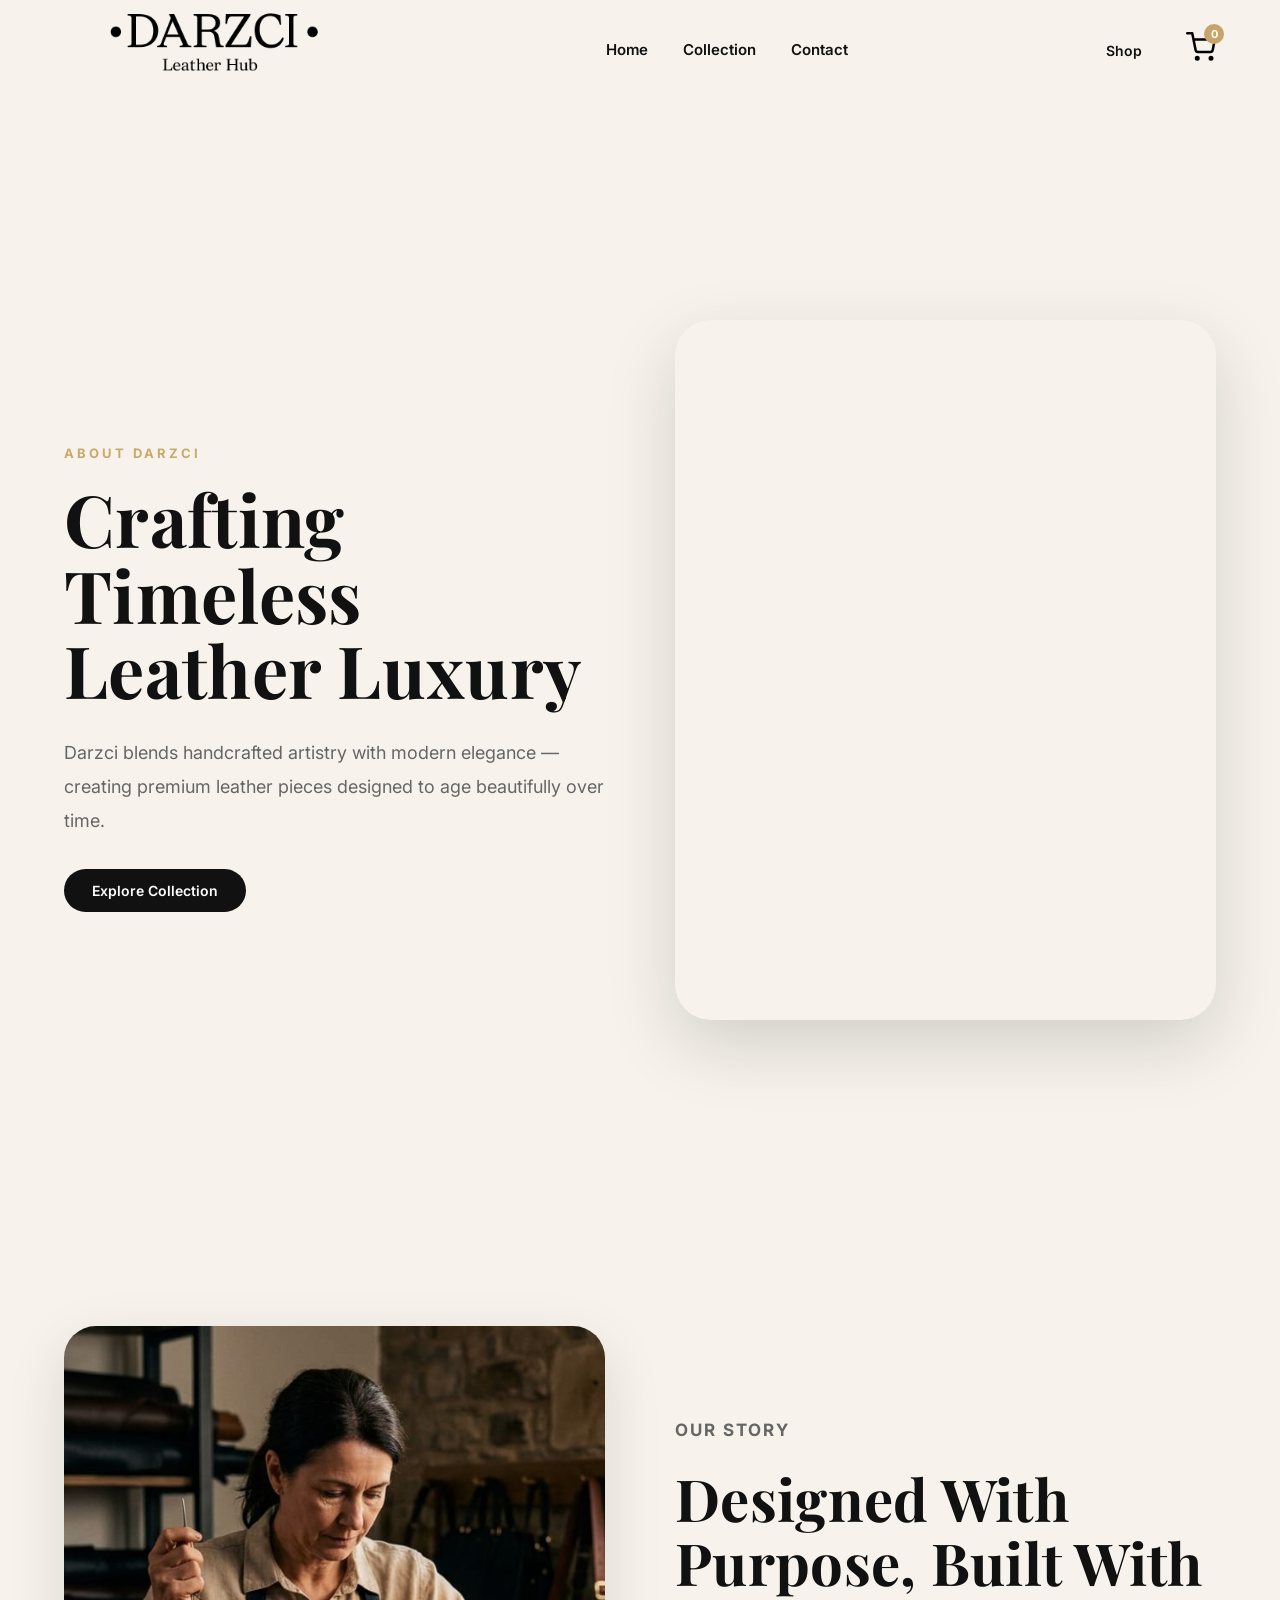
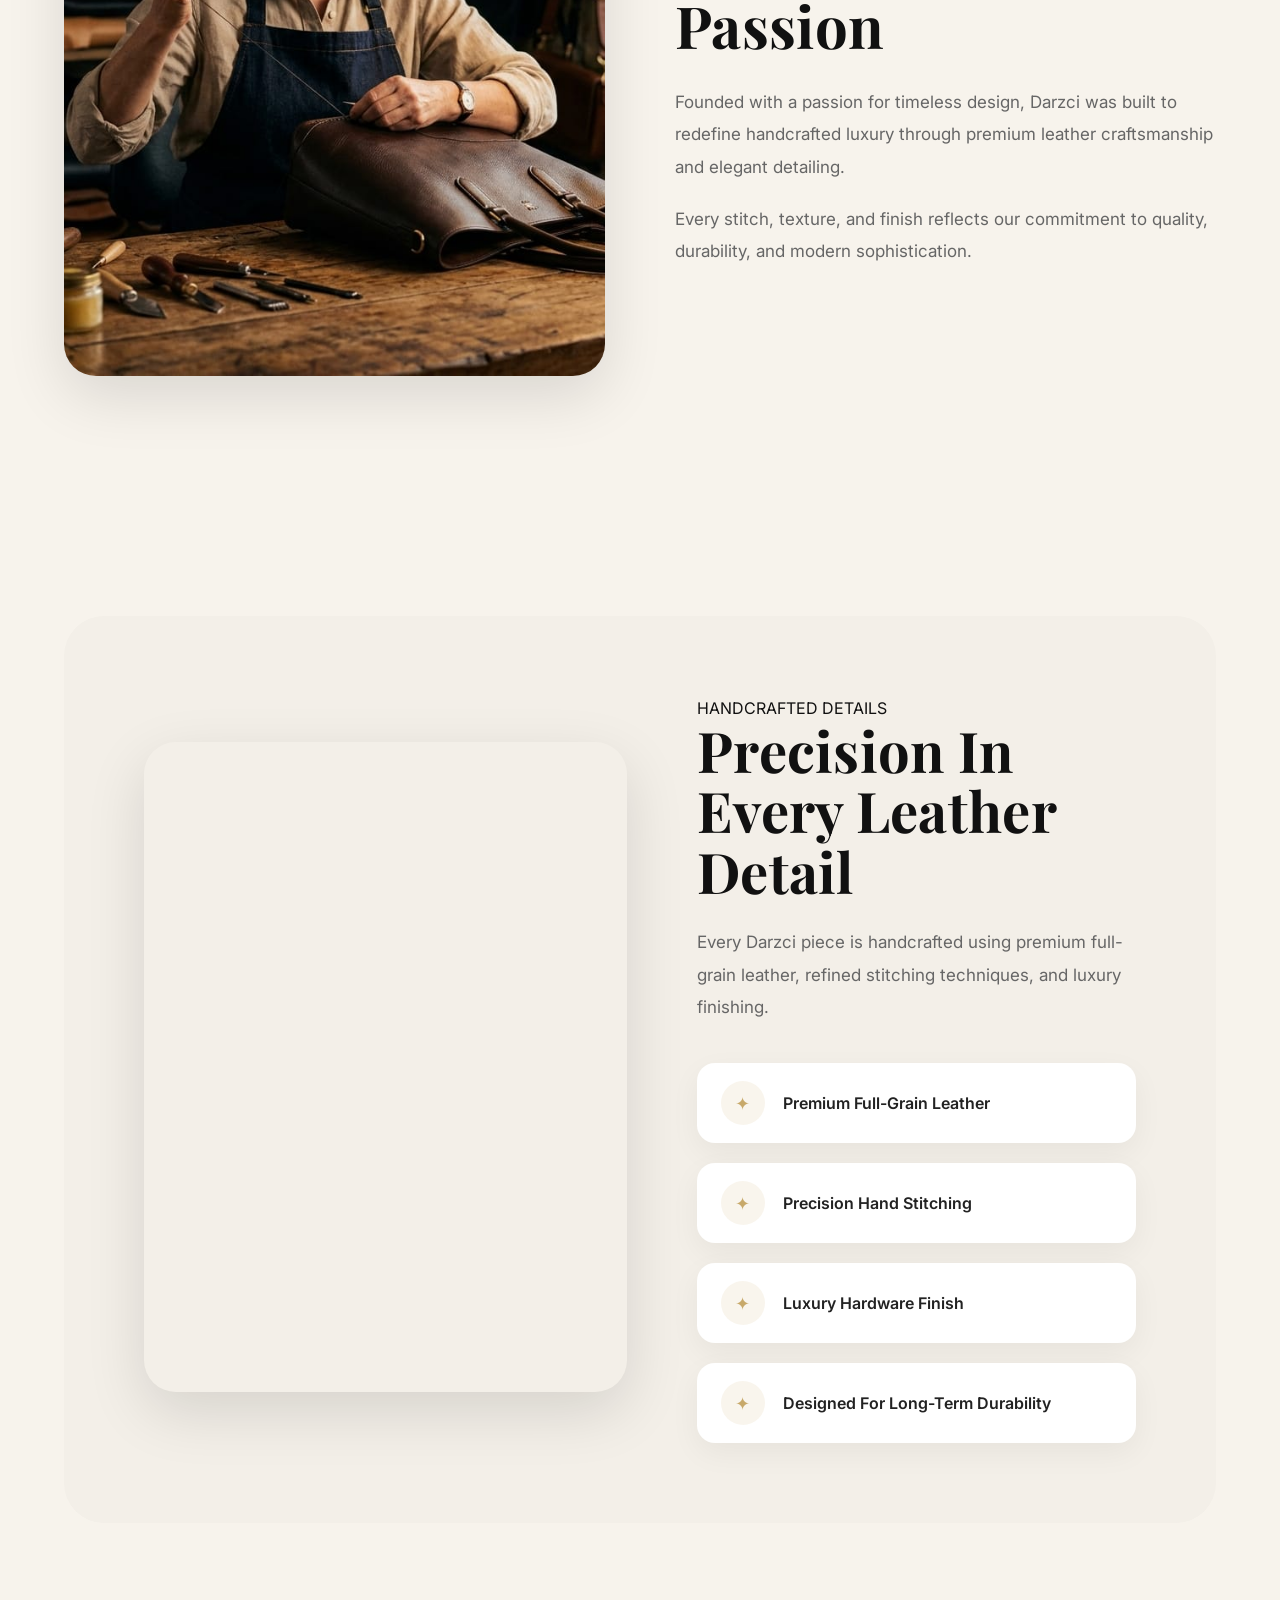
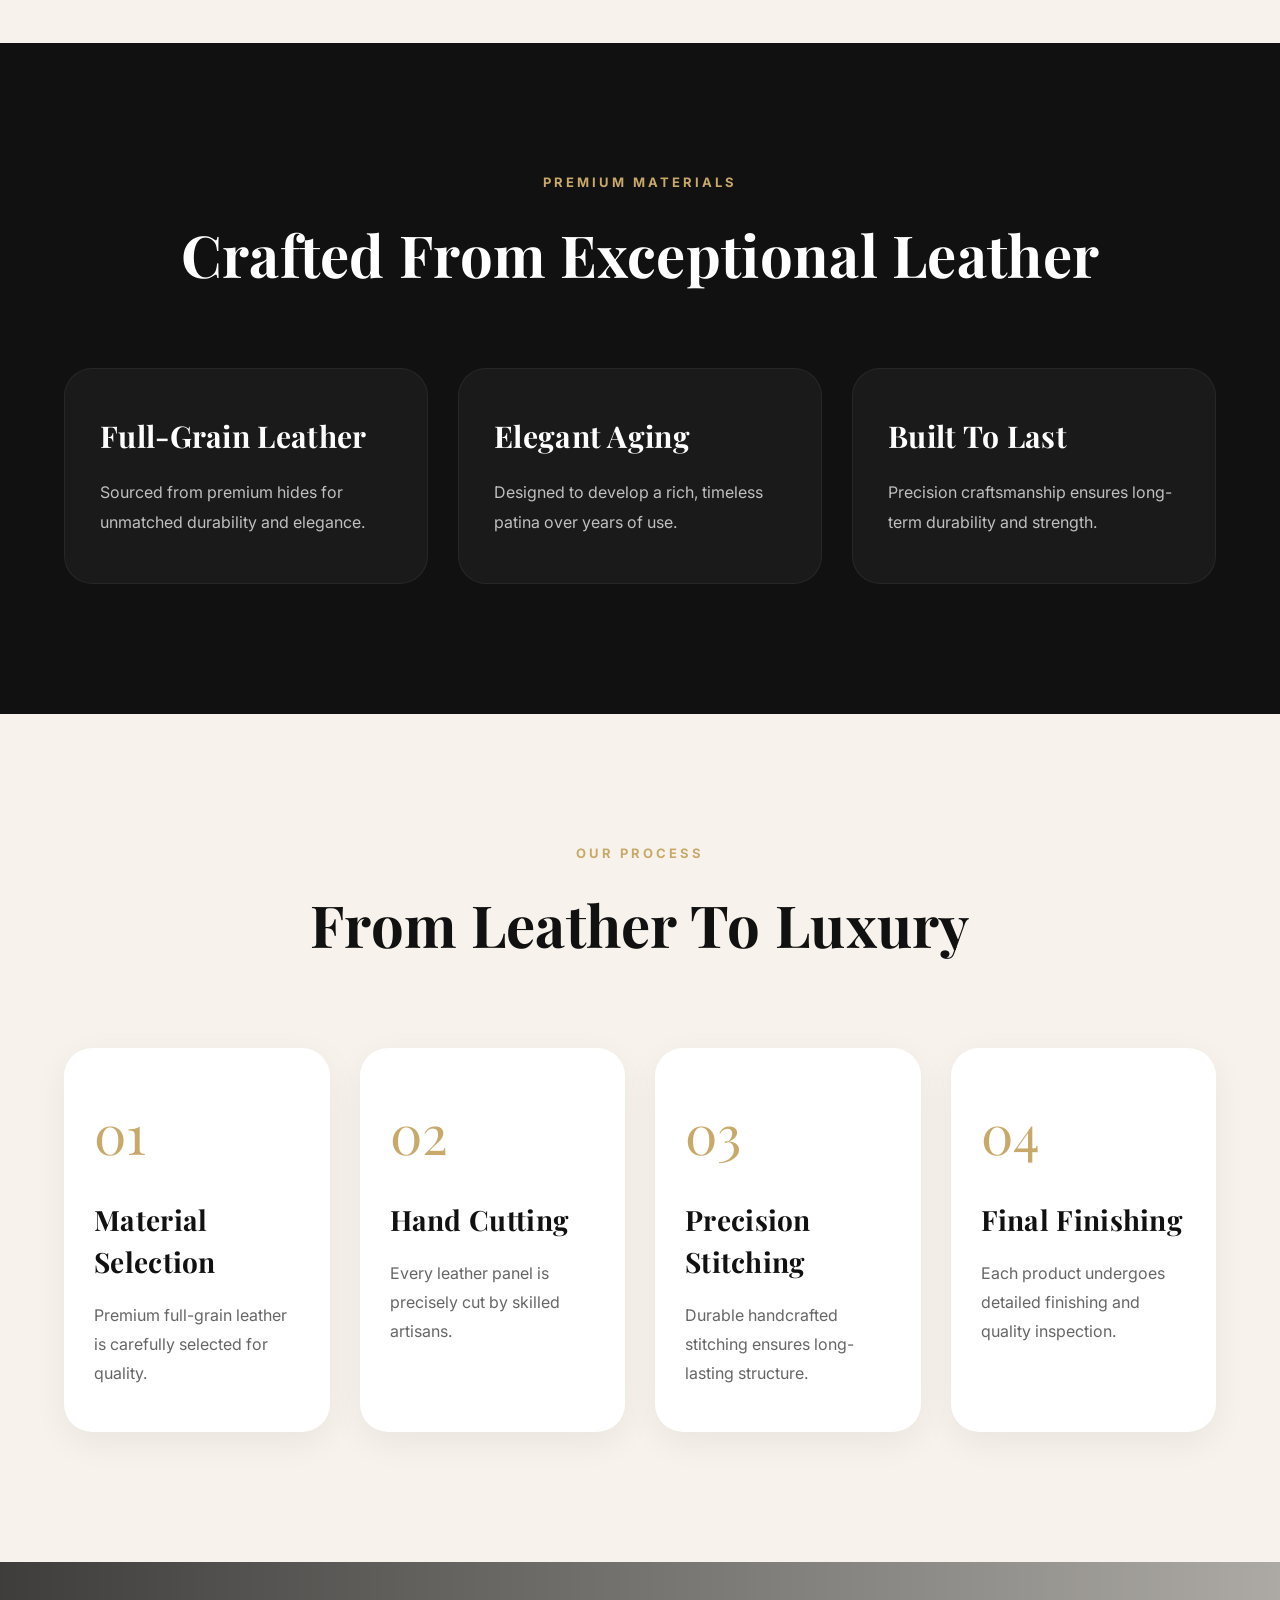
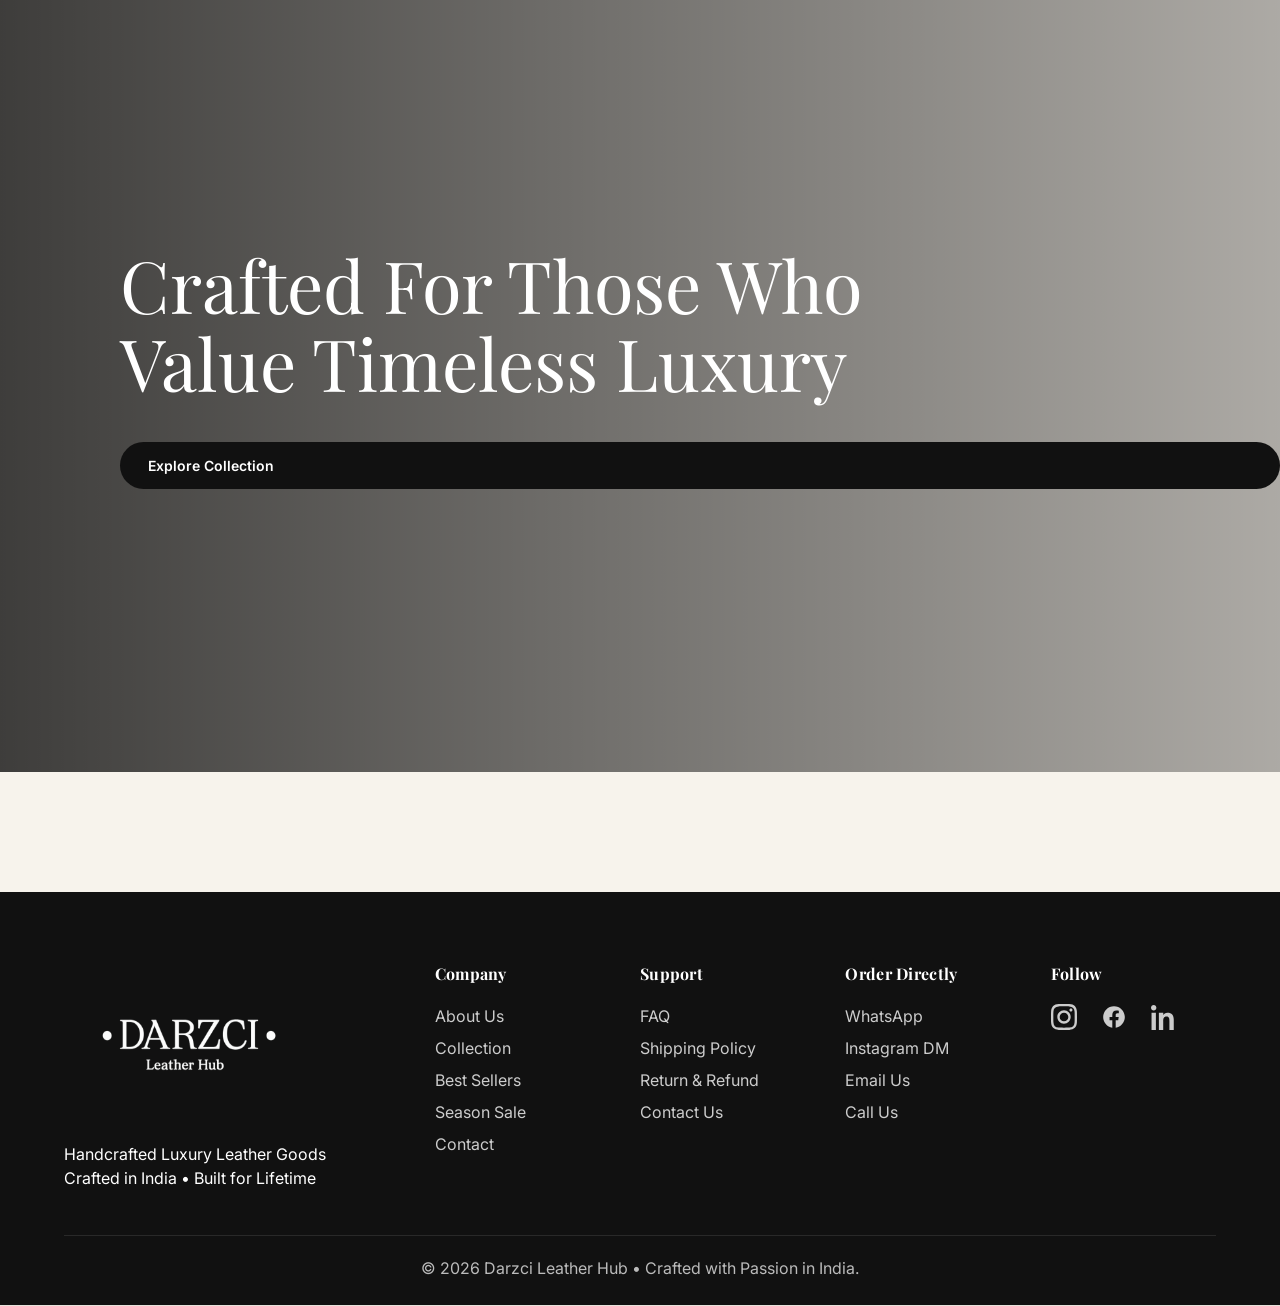
==== About.html @ 129ddaa9 "Initial Darzci website upload" ====
<!DOCTYPE html>
<html lang="en">
<head>
    <meta charset="UTF-8">
    <meta name="viewport" content="width=device-width, initial-scale=1.0">
    <title>Darzci — About Darzci</title>
    <link rel="preconnect" href="https://fonts.googleapis.com">

<link rel="preconnect" href="https://fonts.gstatic.com" crossorigin>

<link href="https://fonts.googleapis.com/css2?family=Inter:wght@400;500;600;700;800&family=Playfair+Display:wght@500;600;700;800&display=swap" rel="stylesheet">
    <link rel="stylesheet" href="css/about.css" />
</head>
<body>

<!-- NAVBAR -->
   <header class="site-header" id="siteHeader">
    <div class="container header-inner">
      <a href="index.html" class="brand">
        <!-- darzci logo -->
        <img src="image/722ccae6-d5a7-4a25-bb89-04a39c1e873f.png" alt="Darzci logo" class="brand-logo">
        <div class="brand-text">
          <div class="brand-title"></div>
          <div class="brand-sub"></div>
        </div>
      </a>

      <nav class="main-nav" id="mainNav">
        <a href="index.html" class="nav-link">Home</a>
        <a href="product.html" class="nav-link">Collection</a>
        <a href="contact.html" class="nav-link">Contact</a>
      </nav>

      <div class="header-actions">
        <a href="product.html" class="btn h-btn-outline">Shop</a>
        <a href="cart.html" class="cart-btn" aria-label="Cart">
            <svg width="30" height="30" viewBox="0 0 24 24" fill="none" stroke="white" stroke-width="2" stroke-linecap="round" stroke-linejoin="round">
    <circle cx="9" cy="21" r="1"></circle>
    <circle cx="20" cy="21" r="1"></circle>
    <path d="M1 1h4l2.68 13.39a2 2 0 0 0 2 1.61h9.72a2 2 0 0 0 2-1.61L23 6H6"></path>
  </svg>
          <div class="cart-icon">
    <i class="fa-solid fa-cart-shopping"></i>
    <span id="cartCount">0</span>
</div>
        </a>
        <button class="mobile-toggle" id="mobileToggle" aria-label="Menu">☰</button>
      </div>
    </div>
    <!-- =========================================
             ABOUT HERO SECTION
========================================= -->

<section class="about-hero">

  <!-- LEFT CONTENT -->
  <div class="about-hero-content">

    <p class="about-tag">
      ABOUT DARZCI
    </p>

    <h1>
      Crafting Timeless
      Leather Luxury
    </h1>

    <p class="about-sub">
      Darzci blends handcrafted artistry with
      modern elegance — creating premium leather
      pieces designed to age beautifully over time.
    </p>

    <a href="product.html" class="btn btn-primary">
      Explore Collection
    </a>

  </div>


  <!-- RIGHT VIDEO -->
  <div class="about-hero-media">

    <video
      autoplay
      muted
      loop
      playsinline>

      <source
        src="video/About-vid.mp4"
        type="video/mp4">

    </video>

  </div>

</section>



<!-- =========================================
                OUR STORY
========================================= -->

<section class="our-story container">

  <!-- IMAGE -->
  <div class="story-image">

    <img
      src="image/About-image.jpg"
      alt="Darzci Story">

  </div>


  <!-- CONTENT -->
  <div class="story-content">

    <p class="story-tag">
      OUR STORY
    </p>

    <h2>
      Designed With Purpose,
      Built With Passion
    </h2>

    <p>
      Founded with a passion for timeless design,
      Darzci was built to redefine handcrafted
      luxury through premium leather craftsmanship
      and elegant detailing.
    </p>

    <p>
      Every stitch, texture, and finish reflects
      our commitment to quality, durability,
      and modern sophistication.
    </p>

  </div>

</section>



<!-- =========================================
           CRAFTSMANSHIP SECTION
========================================= -->

<section class="about-craftsmanship">

  <!-- VIDEO -->
  <div class="craft-video">

    <video
      autoplay
      muted
      loop
      playsinline>

      <source
        src="video/craftmanship-vid.mp4"
        type="video/mp4">

    </video>

  </div>


  <!-- CONTENT -->
  <div class="craft-content">

    <p class="craft-tag">
      HANDCRAFTED DETAILS
    </p>

    <h2>
      Precision In Every
      Leather Detail
    </h2>

    <p class="craft-sub">
      Every Darzci piece is handcrafted using
      premium full-grain leather, refined
      stitching techniques, and luxury finishing.
    </p>


    <!-- FEATURES -->

    <div class="craft-features">

      <div class="craft-feature">
        <span>✦</span>
        <p>Premium Full-Grain Leather</p>
      </div>

      <div class="craft-feature">
        <span>✦</span>
        <p>Precision Hand Stitching</p>
      </div>

      <div class="craft-feature">
        <span>✦</span>
        <p>Luxury Hardware Finish</p>
      </div>

      <div class="craft-feature">
        <span>✦</span>
        <p>Designed For Long-Term Durability</p>
      </div>

    </div>

  </div>

</section>



<!-- =========================================
            LEATHER QUALITY
========================================= -->

<section class="leather-quality">

  <div class="container">

    <p class="quality-tag">
      PREMIUM MATERIALS
    </p>

    <h2 class="quality-title">
      Crafted From Exceptional Leather
    </h2>


    <div class="quality-grid">

      <!-- CARD 1 -->
      <div class="quality-card">

        <h3>
          Full-Grain Leather
        </h3>

        <p>
          Sourced from premium hides for
          unmatched durability and elegance.
        </p>

      </div>


      <!-- CARD 2 -->
      <div class="quality-card">

        <h3>
          Elegant Aging
        </h3>

        <p>
          Designed to develop a rich,
          timeless patina over years of use.
        </p>

      </div>


      <!-- CARD 3 -->
      <div class="quality-card">

        <h3>
          Built To Last
        </h3>

        <p>
          Precision craftsmanship ensures
          long-term durability and strength.
        </p>

      </div>

    </div>

  </div>

</section>



<!-- =========================================
              PROCESS TIMELINE
========================================= -->

<section class="process-section container">

  <p class="process-tag">
    OUR PROCESS
  </p>

  <h2 class="process-title">
    From Leather To Luxury
  </h2>


  <div class="process-timeline">

    <!-- STEP 1 -->
    <div class="process-step">

      <span>01</span>

      <h3>
        Material Selection
      </h3>

      <p>
        Premium full-grain leather is
        carefully selected for quality.
      </p>

    </div>


    <!-- STEP 2 -->
    <div class="process-step">

      <span>02</span>

      <h3>
        Hand Cutting
      </h3>

      <p>
        Every leather panel is precisely
        cut by skilled artisans.
      </p>

    </div>


    <!-- STEP 3 -->
    <div class="process-step">

      <span>03</span>

      <h3>
        Precision Stitching
      </h3>

      <p>
        Durable handcrafted stitching
        ensures long-lasting structure.
      </p>

    </div>


    <!-- STEP 4 -->
    <div class="process-step">

      <span>04</span>

      <h3>
        Final Finishing
      </h3>

      <p>
        Each product undergoes detailed
        finishing and quality inspection.
      </p>

    </div>

  </div>

</section>



<!-- =========================================
              BRAND VIDEO
========================================= -->

<section class="brand-video">

  <!-- VIDEO -->
  <video
    autoplay
    muted
    loop
    playsinline>

    <source
      src=""
      type="video/mp4">

  </video>


  <!-- OVERLAY -->
  <div class="brand-video-overlay">

    <p>
      Crafted For Those
      Who Value Timeless Luxury
    </p>

    <a href="product.html" class="btn btn-primary">
      Explore Collection
    </a>

</section>
</div>
   <!-- FOOTER -->
  <footer class="site-footer">
    <div class="container">
      <div class="footer-grid">
        <div class="footer-brand">
          <img src="image/582f849d-b692-4988-b834-8d932f939503.png" alt="Darzci Logo" class="footer-logo-circle">
          <p>Handcrafted Luxury Leather Goods</p>
          <p class="footer-luxury-line"> Crafted in India • Built for Lifetime</p>
        </div>

        <div class="footer-column">
          <h4>Company</h4>
          <ul>
            <li><a href="About.html" class="footer-link">About Us</a></li>
          </ul>
          <ul>
            <li><a href="product.html" class="footer-link">Collection</a></li>
          </ul>
          <ul>
            <li><a href="index.html#bestSellerContainer" class="footer-link">Best Sellers</a></li>
          </ul>
          <ul>
            <li><a href="offer.html" class="footer-link">Season Sale</a></li>
          </ul>
          <ul>
            <li><a href="Contact.html" class="footer-link">Contact</a></li>
          </ul>
        </div>

        <div class="footer-column">
          <h4>Support</h4>
          <ul>
            <li><a href="Contact.html#faq" class="footer-link">FAQ</a></li>
          </ul>
          <ul>
            <li><a href="Contact.html#shipping-policy" class="footer-link">Shipping Policy</a></li>
          </ul>
          <ul>
            <li><a href="Contact.html#refund-policy" class="footer-link">Return & Refund</a></li>
          </ul>
          <ul>
            <li><a href="Contact.html" class="footer-link">Contact Us</a></li>
          </ul>
        </div>

        <div class="footer-column">
          <h4>Order Directly</h4>
          <ul>
            <li><a href="https://wa.me/+918528631775" class="footer-link">WhatsApp</a></li>
          </ul>
          <ul>
            <li><a href="https://www.instagram.com/direct/t/17847196368603336/?hl=en" class="footer-link">Instagram DM</a></li>
          </ul>
          <ul>
            <li><a href="mailto:darzci.official@gmail.com" class="footer-link">Email Us</a></li>
          </ul>
           <ul>
            <li><a href="tel:+918528631775" class="footer-link">Call Us</a></li>
          </ul>
        </div>

        <div class="footer-column">
          <h4>Follow</h4>
          <div class="social-links">
            <a href="https://www.instagram.com/darzci.official_/?next=%2F" target="_blank" aria-label="Instagram">
              <svg class="instagram-icon" viewBox="0 0 24 24">
                <path
                  d="M12 2.163c3.204 0 3.584.012 4.85.07 3.252.148 4.771 1.691 4.919 4.919.058 1.265.069 1.645.069 4.849 0 3.205-.012 3.584-.069 4.849-.149 3.225-1.664 4.771-4.919 4.919-1.266.058-1.644.07-4.85.07-3.204 0-3.584-.012-4.849-.07-3.26-.149-4.771-1.699-4.919-4.92-.058-1.265-.07-1.644-.07-4.849 0-3.204.013-3.583.07-4.849.149-3.227 1.664-4.771 4.919-4.919 1.266-.057 1.645-.069 4.849-.069zm0-2.163c-3.259 0-3.667.014-4.947.072-4.358.2-6.78 2.618-6.98 6.98-.059 1.281-.073 1.689-.073 4.948 0 3.259.014 3.668.072 4.948.2 4.358 2.618 6.78 6.98 6.98 1.281.058 1.689.072 4.948.072 3.259 0 3.668-.014 4.948-.072 4.354-.2 6.782-2.618 6.979-6.98.059-1.28.073-1.689.073-4.948 0-3.259-.014-3.667-.072-4.947-.196-4.354-2.617-6.78-6.979-6.98-1.281-.059-1.69-.073-4.949-.073zm0 5.838c-3.403 0-6.162 2.759-6.162 6.162s2.759 6.163 6.162 6.163 6.162-2.759 6.162-6.163-2.759-6.162-6.162-6.162zm0 10.162c-2.209 0-4-1.79-4-4 0-2.209 1.791-4 4-4s4 1.791 4 4c0 2.21-1.791 4-4 4zm6.406-11.845c-.796 0-1.441.645-1.441 1.44s.645 1.44 1.441 1.44c.795 0 1.439-.645 1.439-1.44s-.644-1.44-1.439-1.44z" />
              </svg>
              </a>
              <a href="https://www.facebook.com/share/1DrLrmLKwM/" target="_blank" aria-label="Facebook">
              <svg class="Facebook-icon" viewBox="0 0 24 24">
                <path
                  d="M22 12.07C22 6.477 17.523 2 12 2S2 6.477 2 12.07c0 5.017 3.657 9.178 8.438 9.93v-7.03H7.898v-2.9h2.54V9.845c0-2.522 1.492-3.916 3.777-3.916 1.094 0 2.238.196 2.238.196v2.475h-1.26c-1.243 0-1.63.776-1.63 1.572v1.888h2.773l-.443 2.9h-2.33V22c4.781-.752 8.437-4.913 8.437-9.93z" />
              </svg>
            </a>
            <a href="https://www.linkedin.com/in/darzci-leather-hub-650a55393?utm_source=share_via&utm_content=profile&utm_medium=member_android" target="_blank" aria-label="LinkedIn">
    <svg class="linkedin-icon" viewBox="0 0 24 24">
        <path d="M4.98 3.5C4.98 4.88 3.86 6 2.49 6S0 4.88 0 3.5 1.11 1 2.49 1s2.49 1.12 2.49 2.5zM.5 8h4V24h-4V8zm7 0h3.83v2.16h.05c.53-1.01 1.84-2.08 3.79-2.08C19.22 8.08 21 10.29 21 14.36V24h-4v-8.01c0-1.91-.03-4.37-2.66-4.37-2.66 0-3.07 2.08-3.07 4.23V24h-4V8z"/>
    </svg>
</a>
          </div>
        </div>
      </div>

      <div class="footer-bottom">
        <p> © 2026 Darzci Leather Hub • Crafted with Passion in India.
</p>
      </div>
    </div>
  </footer>
</body>
<!-- JS -->
   <script src="js/about.js"></script>
</html>
---- css/about.css ----
/* ========================================
   DARZCI - PREMIUM SHOPPING UI
   Theme: Luxury Black + Warm Gold + White
======================================== */

/* RESET */
*{
  margin:0;
  padding:0;
  box-sizing:border-box;
}

html{
  scroll-behavior:smooth;
}

body{
  font-family:'Inter',sans-serif;
  background:#faf9f7;
  color:#111;
  line-height:1.5;
  overflow-x:hidden;
}

img{
  width:100%;
  display:block;
}

a{
  text-decoration:none;
  color:inherit;
}

ul{
  list-style:none;
}

button,input{
  border:none;
  outline:none;
  font-family:inherit;
}

/* VARIABLES */
:root{
  --black:#111111;
  --gold:#c7a56a;
  --gold-dark:#9f7b3f;
  --white:#ffffff;
  --light:#f5f3ef;
  --gray:#777;
  --border:#e7e2da;
  --shadow:0 10px 35px rgba(0,0,0,0.08);
}

/* GLOBAL */
.container{
  width:90%;
  max-width:1400px;
  margin:auto;
}

section{
  padding:80px 0;
}

h1,h2,h3,h4{
  font-family:'Playfair Display',serif;
  letter-spacing:.3px;
}

/* HEADER */
.site-header{
  position:sticky;
  top:0;
  z-index:999;
  background:#f7f3ec;
  backdrop-filter:blur(14px);
  border-bottom:1px solid var(--border);
}

.header-inner{
  display:flex;
  align-items:center;
  justify-content:space-between;
  min-height:85px;
}

.brand{
  display:flex;
  align-items:center;
  gap:12px;
}

.brand-logo{
  width:300px;
  height:100px;
  object-fit:cover;
}

.brand-title{
  font-size:22px;
  font-weight:800;
}

.brand-sub{
  font-size:12px;
  color:var(--gray);
}

/* NAV */
.main-nav{
  display:flex;
  gap:35px;
}

.nav-link{
  position:relative;
  font-weight:600;
  font-size:15px;
}

.nav-link::after{
  content:"";
  position:absolute;
  left:0;
  bottom:-6px;
  width:0;
  height:2px;
  background:var(--gold);
  transition:.3s;
}

.nav-link:hover::after{
  width:100%;
}

.cart-btn{
  position:relative;
  transition: .3s ease;
}

.cart-btn:hover{
  
  transform: translateY(-3px);
}

.cart-btn svg{
    fill: none;
    stroke: black;
    transition: all 0.3s ease;
}

.cart-btn:hover svg{
    fill: black;
    stroke: black;
}

#cartCount{
  position:absolute;
  top:-8px;
  right:-8px;
  background:var(--gold);
  color:white;
  width:20px;
  height:20px;
  border-radius:50%;
  font-size:11px;
  display:flex;
  align-items:center;
  justify-content:center;
  font-weight:700;
}

/* ==================================
   MOBILE HEADER
================================== */

@media (max-width:768px){

.header-inner{

    min-height:70px;

    padding:0 15px;
}

/* Logo */

.brand-logo{
    width:140px;
    height:auto;
}

/* Hide desktop nav */

.main-nav{
    display:none;
}

/* Category navbar */

.navbar{

    overflow-x:auto;

    padding:12px 15px;
}

.nav-links{

    gap:22px;

    min-width:max-content;
}

/* Search */

.search-wrapper{

    position:absolute;

    top:70px;
    left:50%;

    transform:translateX(-50%);

    width:0;

    overflow:hidden;

    opacity:0;

    transition:.3s ease;

    z-index:1000;
}

.search-wrapper.active{

    width:90%;

    opacity:1;
}

.search-wrapper input{

    width:100%;
}


/* Cart */

.cart-btn svg{

    width:24px;
    height:24px;
}

/* Hamburger */

.mobile-toggle{

    display:block;

    width:auto;
    height:auto;

    background:none;

    color:#222;

    left:0;
}

/* Remove giant buttons issue */

button{

    left:0;
}
}

/* BUTTONS */
.btn{
  padding:13px 28px;
  font-size:14px;
  font-weight:600;
  border-radius:50px;
  transition:.35s;
  cursor:pointer;
}
/* view detail button */
button{
  background:var(--black);
  color:white;
  position:relative;
  left: 60px;
  height: 50px;
  width: 180px;
  border-radius: 50px;
}

button:hover{
  background:var(--gold);
  transform:translateY(-2px);
}
.btn-primary{
  background:var(--black);
  color:white;
}

.btn-primary:hover{
  background:var(--gold);
  transform:translateY(-2px);
}

.btn-outline{
  border:1px solid var(--black);
  color:var(--red);
  border-radius: 40px;
  border-color:var(--white);
  position: relative;
  left: 50px;
}

.btn-outline:hover{
  background:var(--gold);
  color:rgb(255, 255, 255);
  border-color:var(--gold);
  transform:translateY(-2px);
}

/* HEADER ACTIONS */
.header-actions{
  display:flex;
  align-items:center;
  gap:16px;
}

.cart-btn{
  position:relative;
  transition: .3s ease;
}

.cart-btn:hover{
  
  transform: translateY(-3px);
}

.cart-btn img{
  width:26px;
}

.cart-count{
  position:absolute;
  top:-8px;
  right:-8px;
  background:var(--gold);
  color:white;
  width:20px;
  height:20px;
  border-radius:50%;
  font-size:11px;
  display:flex;
  align-items:center;
  justify-content:center;
  font-weight:700;
}

.mobile-toggle{
  display:none;
  font-size:26px;
  background:none;
  cursor:pointer;
}

/* HAMBURGER MENU */
@media (max-width:768px){

.main-nav{
    display:none;
    flex-direction:column;

    position:absolute;
    top:72px;
    left:0;

    width:100%;

    background:#f7f3ec;

    padding:20px;

    box-shadow:0 10px 25px rgba(0,0,0,.08);
}

.main-nav.active{
    display:flex;
}

.mobile-toggle{
    display:block;
}

@media (max-width:768px){

.mobile-toggle{
    display:block;
    z-index:10001;
}

/* BACKDROP */

.menu-backdrop{
    position:fixed;
    inset:0;

    backdrop-filter:blur(8px);
    -webkit-backdrop-filter:blur(8px);

    background:rgba(0,0,0,.08);

    opacity:0;
    visibility:hidden;

    transition:.35s;

    z-index:9998;
}

.menu-backdrop.active{
    opacity:1;
    visibility:visible;
}


/* DRAWER */

.main-nav{

    position:fixed;

    top:0;
    right: -320px;   
    left: auto;

    width:320px;
    max-width:85vw;

    height:100vh;

    background:#fff;

    display:flex;
    flex-direction:column;

    padding:0;

    transition:right .35s ease;

    z-index:9999;

    box-shadow:
    -15px 0 40px rgba(0,0,0,.12);
}

.main-nav.active{
    right:0;
}


/* GOLD HEADER */

.main-nav::before{

content:"DARZCI\APremium Leather Craft";

white-space:pre-line;

display:flex;

align-items:center;

height:120px;

padding:0 28px;

font-size:16px;

font-weight:500;

line-height:1.5;

background:linear-gradient(135deg,#c8a96a,#c8a96a);

color:#fff;

font-family:serif;

border-bottom:1px solid rgba(255,255,255,.15);

flex-shrink:0;

}

.main-nav::after{

content:"© 2026 Darzci";

margin-top:auto;

padding:18px;

text-align:center;

font-size:13px;

color:#777;

border-top:1px solid #ececec;

background:#faf8f4;

}


/* CROSS  */
.mobile-toggle{
    font-size:28px;
    background:none;
    border:none;
}

.mobile-toggle.active{
    color:#c8a96a;
}

/* LINKS */

.main-nav .nav-link{

padding:20px 28px;

font-size:17px;

font-weight:600;

color:#c8a96a;

text-decoration:none;

border-bottom:1px solid #ececec;

transition:.3s;

}


.main-nav .nav-link:hover{

    background:#faf8f3;

    color:#c8a96a;
}

}
}


/* =========================================
                ABOUT HERO
========================================= */

.about-hero{
  width:90%;
  max-width:1400px;

  margin:140px auto 100px;

  display:grid;
  grid-template-columns:1fr 1fr;
  gap:70px;

  align-items:center;
}

.about-tag{
  color:#c8a96a;

  letter-spacing:3px;

  font-size:13px;
  font-weight:700;

  margin-bottom:18px;
}

.about-hero-content h1{
  font-size:72px;

  line-height:1.05;

  margin-bottom:28px;

  color:#111;
}

.about-sub{
  font-size:18px;

  line-height:1.9;

  color:#666;

  margin-bottom:40px;

  max-width:600px;
}

/* VIDEO */

.about-hero-media video{
  width:100%;
  height:700px;

  object-fit:cover;

  border-radius:36px;

  box-shadow:
  0 25px 70px rgba(0,0,0,.15);
}



/* =========================================
                OUR STORY
========================================= */

.our-story{
  display:grid;
  grid-template-columns:1fr 1fr;
  gap:70px;

  align-items:center;

  padding:120px 0;
}

/* IMAGE */

.story-image img{
  width:100%;
  height:650px;

  object-fit:cover;

  border-radius:32px;

  box-shadow:
  0 20px 60px rgba(0,0,0,.12);
}

/* CONTENT */

.story-tag{
  color:#c8a96a;

  letter-spacing:2px;

  font-size:13px;
  font-weight:700;

  margin-bottom:18px;
}

.story-content h2{
  font-size:58px;

  line-height:1.1;

  margin-bottom:28px;
}

.story-content p{
  color:#666;

  line-height:1.9;

  font-size:17px;

  margin-bottom:20px;
}



/* =========================================
            ABOUT CRAFTSMANSHIP
========================================= */

.about-craftsmanship{
  width:90%;
  max-width:1400px;

  margin:120px auto;

  display:grid;
  grid-template-columns:1.1fr 1fr;
  gap:70px;

  align-items:center;

  background:#f3efe8;

  padding:80px;

  border-radius:40px;
}

/* VIDEO */

.craft-video video{
  width:100%;
  height:650px;

  object-fit:cover;

  border-radius:32px;

  box-shadow:
  0 20px 60px rgba(0,0,0,.12);
}

/* CONTENT */

.craft-content h2{
  font-size:56px;

  line-height:1.08;

  margin-bottom:25px;
}

.craft-sub{
  color:#666;

  line-height:1.9;

  margin-bottom:40px;

  font-size:17px;
}

/* FEATURES */

.craft-features{
  display:flex;
  flex-direction:column;
  gap:20px;
}

.craft-feature{
  display:flex;
  align-items:center;
  gap:18px;

  background:white;

  padding:18px 24px;

  border-radius:18px;

  transition:.35s ease;

  box-shadow:
  0 10px 30px rgba(0,0,0,.05);
}

.craft-feature:hover{
  transform:translateX(8px);

  border-left:4px solid #c8a96a;
}

.craft-feature span{
  width:44px;
  height:44px;

  display:flex;
  align-items:center;
  justify-content:center;

  border-radius:50%;

  background:rgba(200,169,106,.12);

  color:#c8a96a;

  font-size:18px;
}

.craft-feature p{
  font-weight:600;

  color:#222;
}



/* =========================================
             LEATHER QUALITY
========================================= */

.leather-quality{
  background:#111;

  padding:130px 0;

  margin-top:120px;
}

.quality-tag{
  text-align:center;

  color:#c8a96a;

  letter-spacing:3px;

  font-size:13px;
  font-weight:700;

  margin-bottom:18px;
}

.quality-title{
  text-align:center;

  color:white;

  font-size:58px;

  margin-bottom:70px;
}

/* GRID */

.quality-grid{
  display:grid;
  grid-template-columns:repeat(3,1fr);
  gap:30px;
}

/* CARD */

.quality-card{
  background:rgba(255,255,255,.04);

  border:1px solid rgba(255,255,255,.06);

  padding:45px 35px;

  border-radius:28px;

  transition:.4s ease;
}

.quality-card:hover{
  transform:translateY(-10px);

  border-color:#c8a96a;
}

.quality-card h3{
  color:white;

  font-size:30px;

  margin-bottom:18px;
}

.quality-card p{
  color:rgba(255,255,255,.72);

  line-height:1.9;
}



/* =========================================
             PROCESS SECTION
========================================= */

.process-section{
  padding:130px 0;
}

.process-tag{
  text-align:center;

  color:#c8a96a;

  letter-spacing:3px;

  font-size:13px;
  font-weight:700;

  margin-bottom:18px;
}

.process-title{
  text-align:center;

  font-size:58px;

  margin-bottom:80px;
}

/* TIMELINE */

.process-timeline{
  display:grid;
  grid-template-columns:repeat(4,1fr);
  gap:30px;
}

/* STEP */

.process-step{
  background:white;

  padding:45px 30px;

  border-radius:28px;

  box-shadow:
  0 10px 35px rgba(0,0,0,.06);

  transition:.35s ease;
}

.process-step:hover{
  transform:translateY(-10px);
}

.process-step span{
  font-size:54px;

  font-family:'Playfair Display',serif;

  color:#c8a96a;

  display:block;

  margin-bottom:25px;
}

.process-step h3{
  font-size:28px;

  margin-bottom:18px;
}

.process-step p{
  color:#666;

  line-height:1.8;
}



/* =========================================
               BRAND VIDEO
========================================= */

.brand-video{
  position:relative;

  height:90vh;

  overflow:hidden;
}

.brand-video video{
  width:100%;
  height:100%;

  object-fit:cover;
}

/* OVERLAY */

.brand-video-overlay{
  position:absolute;
  inset:0;

  background:
  linear-gradient(
    to right,
    rgba(0,0,0,.75),
    rgba(0,0,0,.3)
  );

  display:flex;
  flex-direction:column;
  justify-content:center;

  padding-left:120px;

  color:white;
}

.brand-video-overlay p{
  font-size:72px;

  line-height:1.08;

  max-width:850px;

  margin-bottom:40px;

  font-family:'Playfair Display',serif;
}



/* =========================================
                RESPONSIVE
========================================= */

@media(max-width:992px){

  .about-hero,
  .our-story,
  .about-craftsmanship{
    grid-template-columns:1fr;
  }

  .quality-grid,
  .process-timeline{
    grid-template-columns:1fr 1fr;
  }

  .about-hero-content h1,
  .story-content h2,
  .craft-content h2,
  .quality-title,
  .process-title,
  .brand-video-overlay p{
    font-size:46px;
  }

}

@media(max-width:768px){

  .quality-grid,
  .process-timeline{
    grid-template-columns:1fr;
  }

  .about-hero-content h1,
  .story-content h2,
  .craft-content h2,
  .quality-title,
  .process-title,
  .brand-video-overlay p{
    font-size:34px;
  }

  .about-hero-media video,
  .story-image img,
  .craft-video video{
    height:420px;
  }

  .brand-video-overlay{
    padding:40px;
  }

}

/* FOOTER */
.site-footer{

  margin-top:120px;
  
  background:var(--black);
  color:white;
  padding:70px 0 25px;
}

.footer-grid{
  display:grid;
  grid-template-columns:2fr 1fr 1fr 1fr 1fr;
  gap:40px;
}

.footer-logo-circle{
  height: 180px;
  width:250px;
}

.footer-column h4{
  margin-bottom:18px;
}

.footer-link{
  color:#ccc;
  margin-bottom:8px;
  display:block;
}

.footer-link:hover{
  color:var(--gold);
}

.instagram-icon{
  width:26px;
  fill:#ccc;
}
.instagram-icon:hover{
  fill:#E1306C;
  stroke:#E1306C;
}
.Facebook-icon{
  width:26px;
  margin-left: 20px;
  fill:#ccc;
}
.Facebook-icon:hover{
  fill:darkblue;
}
.linkedin-icon{
  width:26px;
  margin-left: 20px;
  fill:#ccc;
}
.linkedin-icon:hover{
  fill:#0a66c2;
}
.footer-bottom{
  border-top:1px solid rgba(255,255,255,.1);
  margin-top:45px;
  padding-top:20px;
  text-align:center;
  color:#bbb;
}

/* =========================================
            FOOTER MOBILE FIX
========================================= */

@media (max-width:768px){

.site-footer{
    margin-top:60px;
    padding:50px 0 20px;
}

.footer-grid{

    display:flex;
    flex-direction:column;

    gap:35px;

    text-align:center;
}

.footer-column{
    width:100%;
}

.footer-logo-circle{

    width:180px;
    height:auto;

    margin:0 auto 15px;
}

.footer-column h4{

    margin-bottom:12px;

    font-size:18px;
}

.footer-link{

    font-size:15px;
    margin-bottom:10px;
}

.social-icons{

    display:flex;
    justify-content:center;
    align-items:center;

    gap:20px;

    margin-top:15px;
}

.instagram-icon,
.Facebook-icon,
.linkedin-icon{

    width:28px;
    margin:0;
}

.footer-bottom{

    margin-top:30px;
    padding-top:15px;

    font-size:13px;
    line-height:1.6;
}
}

/* RESPONSIVE */
@media(max-width:992px){


  .mobile-toggle{
    display:block;
  }

  .product-track{
    grid-template-columns:repeat(2,1fr);
  }

  .why-grid{
    grid-template-columns:1fr;
  }

  .footer-grid{
    grid-template-columns:1fr 1fr;
  }

  .hero-title{
    font-size:48px;
  }

}

@media(max-width:768px){

  .product-track{
    grid-template-columns:1fr;
  }

  .footer-grid{
    grid-template-columns:1fr;
  }

  .hero-title{
    font-size:38px;
  }

  .hero-cta{
    flex-direction:column;
  }

}
/* =================================
   ABOUT PAGE MOBILE FIX
================================= */

@media (max-width:768px){

  section{
    padding:60px 0;
  }

  .container{
    width:92%;
  }

  /* ABOUT HERO */

  .about-hero{
    grid-template-columns:1fr;
    gap:35px;

    margin:60px auto;
  }

  .about-hero-content{
    text-align:center;
  }

  .about-hero-content h1{
    font-size:40px;
    line-height:1.15;
  }

  .about-sub{
    font-size:15px;
    line-height:1.8;

    max-width:100%;
  }

  .about-hero-media video{
    height:380px;
    border-radius:24px;
  }

  /* STORY */

  .our-story{
    grid-template-columns:1fr;
    gap:35px;

    padding:60px 0;
  }

  .story-content{
    text-align:center;
  }

  .story-content h2{
    font-size:36px;
  }

  .story-content p{
    font-size:15px;
  }

  .story-image img{
    height:380px;
    border-radius:24px;
  }

  /* CRAFTSMANSHIP */

  .about-craftsmanship{
    grid-template-columns:1fr;

    padding:35px 20px;

    gap:35px;

    border-radius:24px;

    margin:70px auto;
  }

  .craft-content{
    text-align:center;
  }

  .craft-content h2{
    font-size:36px;
  }

  .craft-sub{
    font-size:15px;
  }

  .craft-video video{
    height:380px;
    border-radius:24px;
  }

  .craft-feature{
    padding:16px;
  }

  /* QUALITY */

  .leather-quality{
    padding:70px 0;
  }

  .quality-title{
    font-size:36px;
    margin-bottom:40px;
  }

  .quality-grid{
    grid-template-columns:1fr;
  }

  .quality-card{
    padding:30px 25px;
  }

  .quality-card h3{
    font-size:24px;
  }

  /* PROCESS */

  .process-section{
    padding:70px 0;
  }

  .process-title{
    font-size:36px;
    margin-bottom:40px;
  }

  .process-timeline{
    grid-template-columns:1fr;
  }

  .process-step{
    padding:30px 25px;
  }

  .process-step span{
    font-size:42px;
  }

  .process-step h3{
    font-size:22px;
  }

  /* VIDEO SECTION */

  .brand-video{
    height:70vh;
  }

  .brand-video-overlay{
    padding:25px;
    text-align:center;
  }

  .brand-video-overlay p{
    font-size:34px;
    max-width:100%;
  }

  /* FOOTER */

  .footer-grid{
    grid-template-columns:1fr;
    text-align:center;
  }

  .footer-logo-circle{
    width:180px;
    height:auto;
    margin:auto;
  }

}

/* HAMBURGER MENU */
@media (max-width:768px){

.main-nav{
    display:none;
    flex-direction:column;

    position:absolute;
    top:72px;
    left:0;

    width:100%;

    background:#f7f3ec;

    padding:20px;

    box-shadow:0 10px 25px rgba(0,0,0,.08);
}

.main-nav.active{
    display:flex;
}

.mobile-toggle{
    display:block;
}

@media (max-width:768px){

.mobile-toggle{
    display:block;
    z-index:10001;
}

/* BACKDROP */

.menu-backdrop{
    position:fixed;
    inset:0;

    backdrop-filter:blur(8px);
    -webkit-backdrop-filter:blur(8px);

    background:rgba(0,0,0,.08);

    opacity:0;
    visibility:hidden;

    transition:.35s;

    z-index:9998;
}

.menu-backdrop.active{
    opacity:1;
    visibility:visible;
}


/* DRAWER */

.main-nav{

    position:fixed;

    top:0;
    right: -320px;   
    left: auto;

    width:320px;
    max-width:85vw;

    height:100vh;

    background:#fff;

    display:flex;
    flex-direction:column;

    padding:0;

    transition:right .35s ease;

    z-index:9999;

    box-shadow:
    -15px 0 40px rgba(0,0,0,.12);
}

.main-nav.active{
    right:0;
}


/* GOLD HEADER */

.main-nav::before{

content:"DARZCI\APremium Leather Craft";

white-space:pre-line;

display:flex;

align-items:center;

height:120px;

padding:0 28px;

font-size:16px;

font-weight:500;

line-height:1.5;

background:linear-gradient(135deg,#c8a96a,#c8a96a);

color:#fff;

font-family:serif;

border-bottom:1px solid rgba(255,255,255,.15);

flex-shrink:0;

}

.main-nav::after{

content:"© 2026 Darzci";

margin-top:auto;

padding:18px;

text-align:center;

font-size:13px;

color:#777;

border-top:1px solid #ececec;

background:#faf8f4;

}


/* CROSS  */
.mobile-toggle{
    font-size:28px;
    background:none;
    border:none;
}

.mobile-toggle.active{
    color:#c8a96a;
}

/* LINKS */

.main-nav .nav-link{

padding:20px 28px;

font-size:17px;

font-weight:600;

color:black;

text-decoration:none;

border-bottom:1px solid #ececec;

transition:.3s;

}


.main-nav .nav-link:hover{

    background:#faf8f3;

    color:#c8a96a;
}

}
}
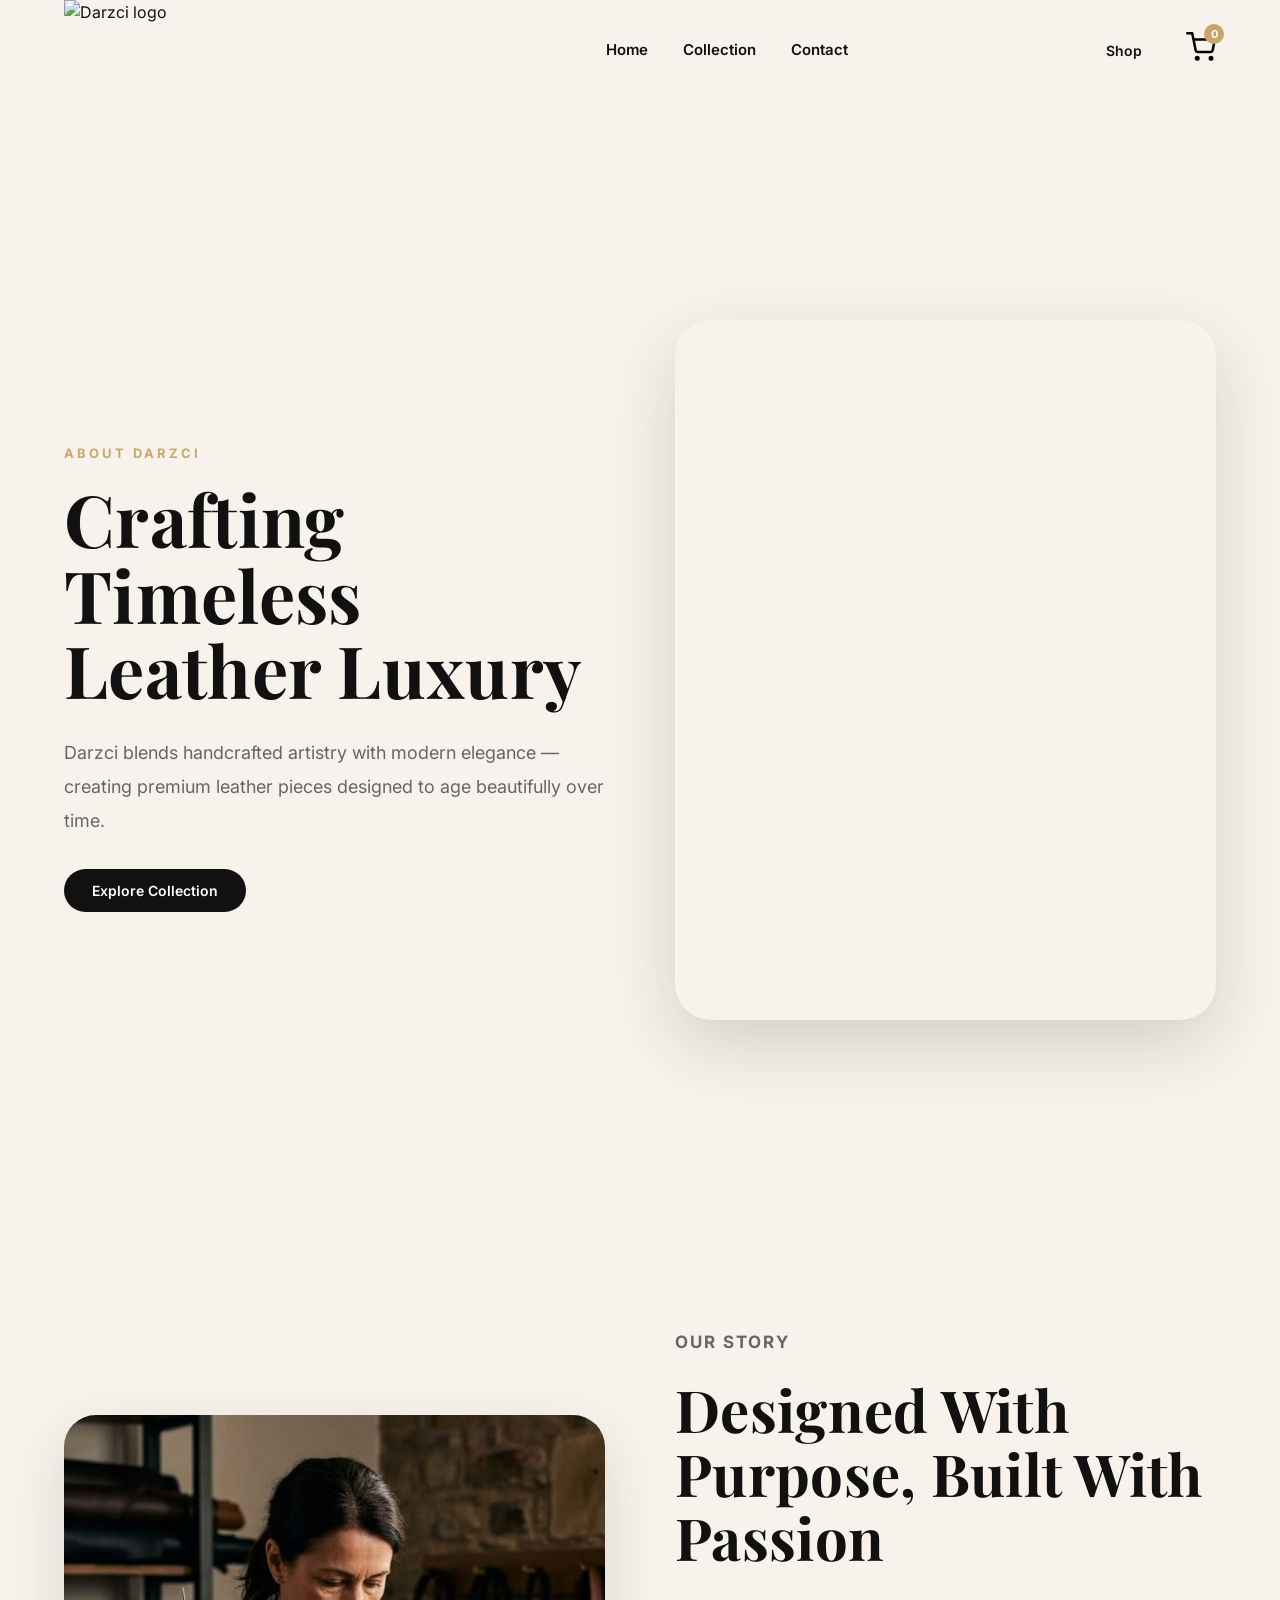
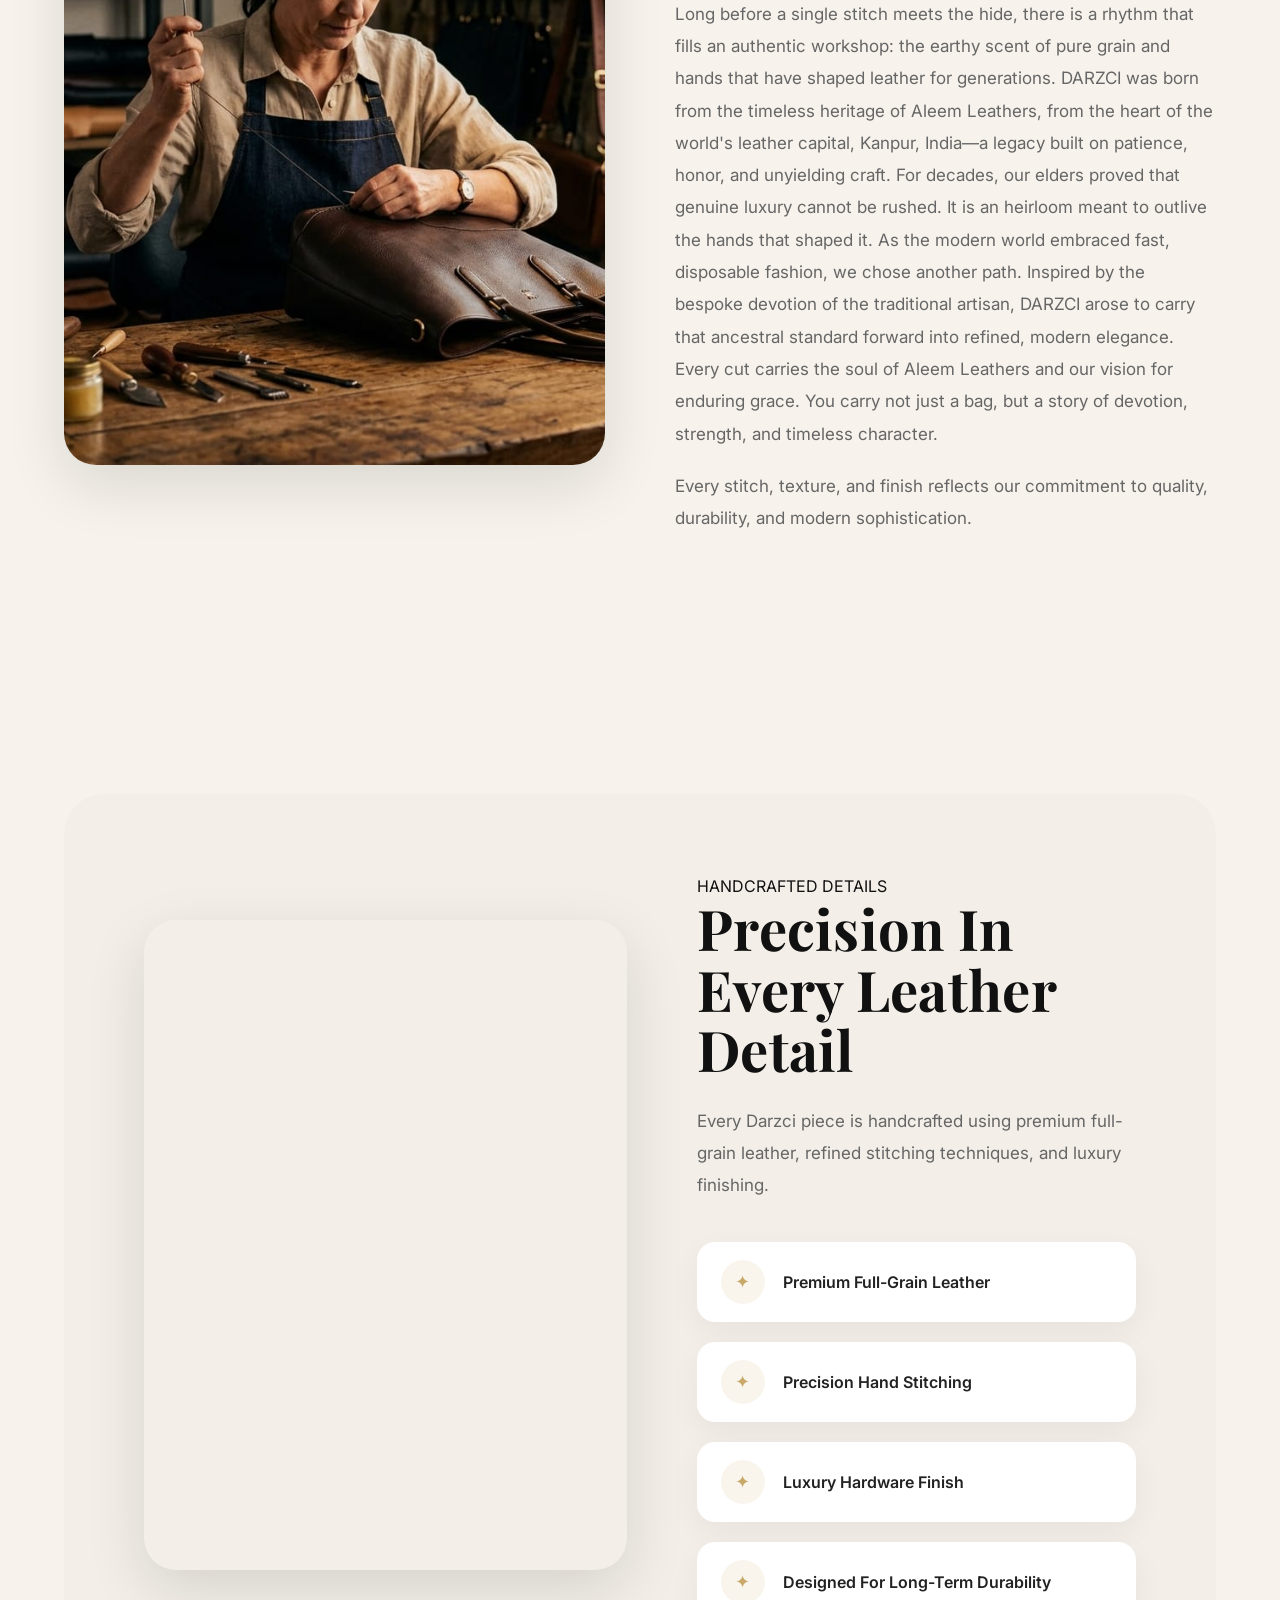
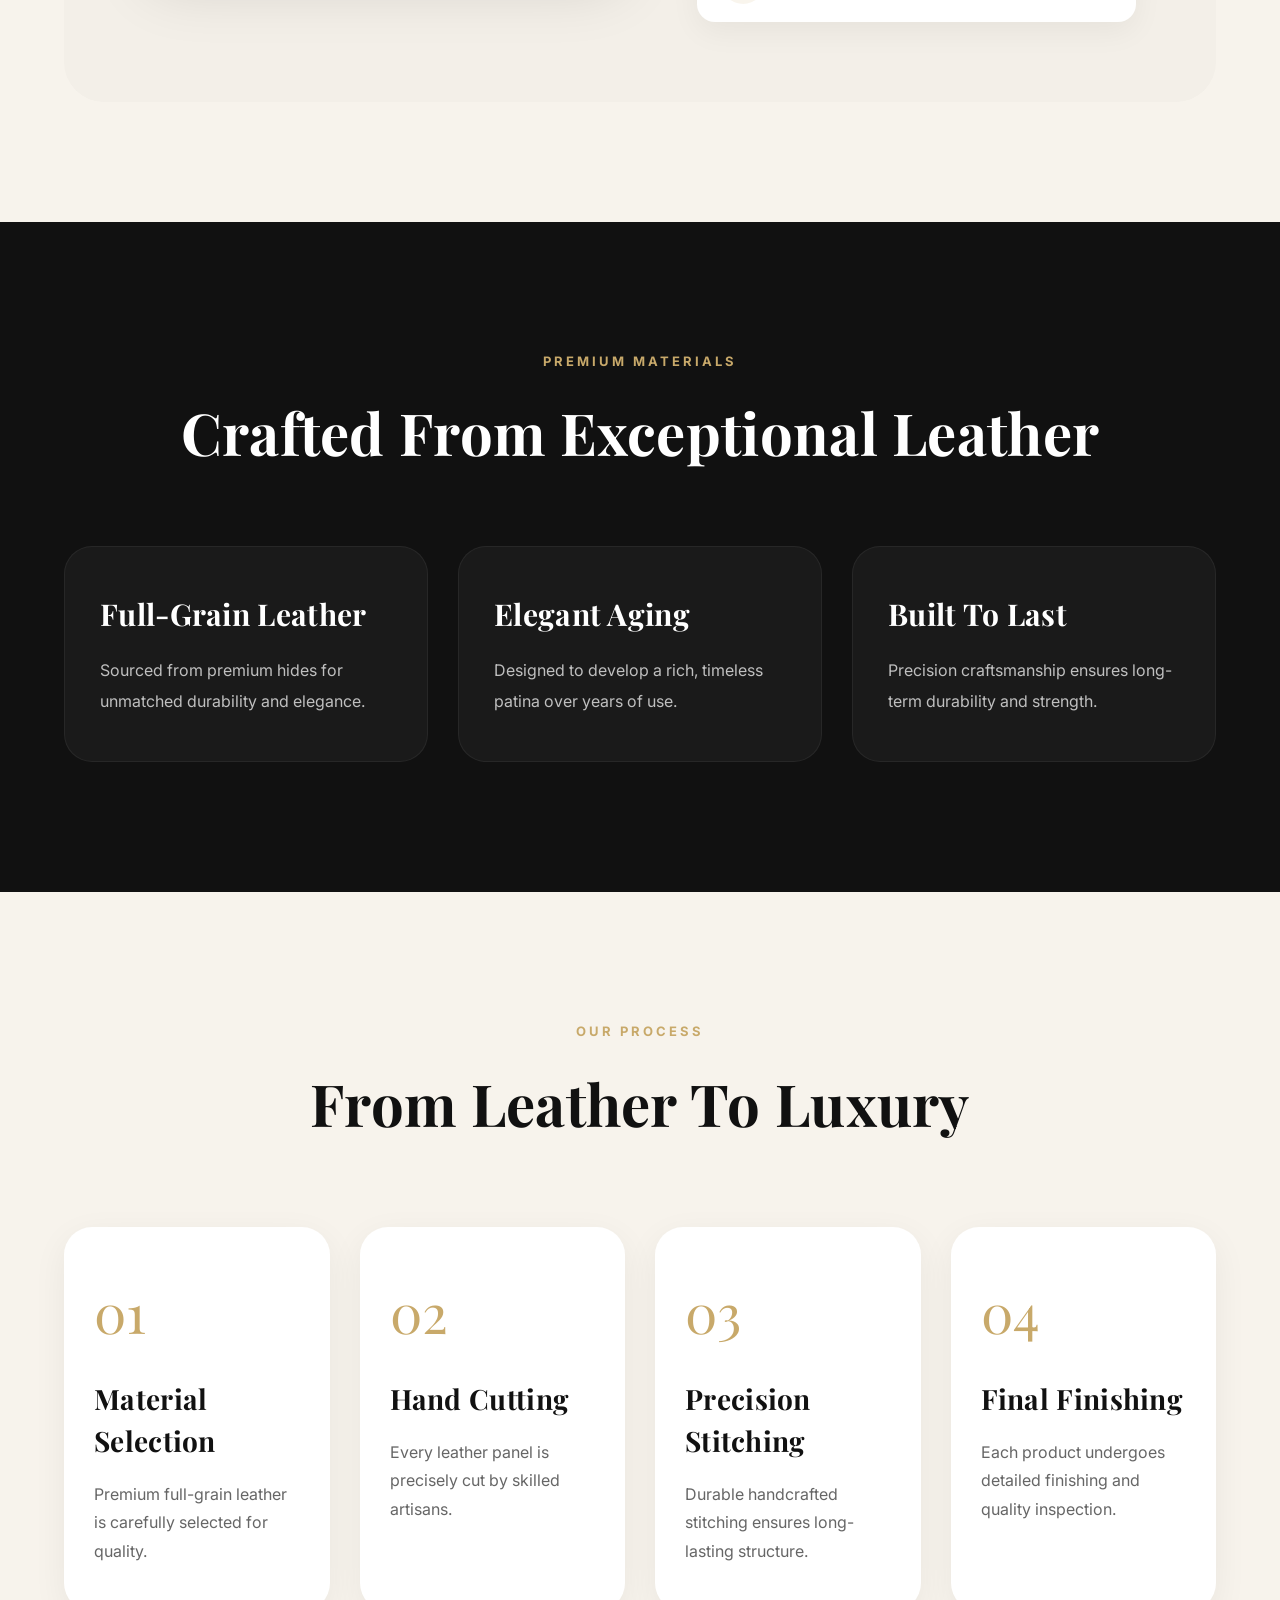
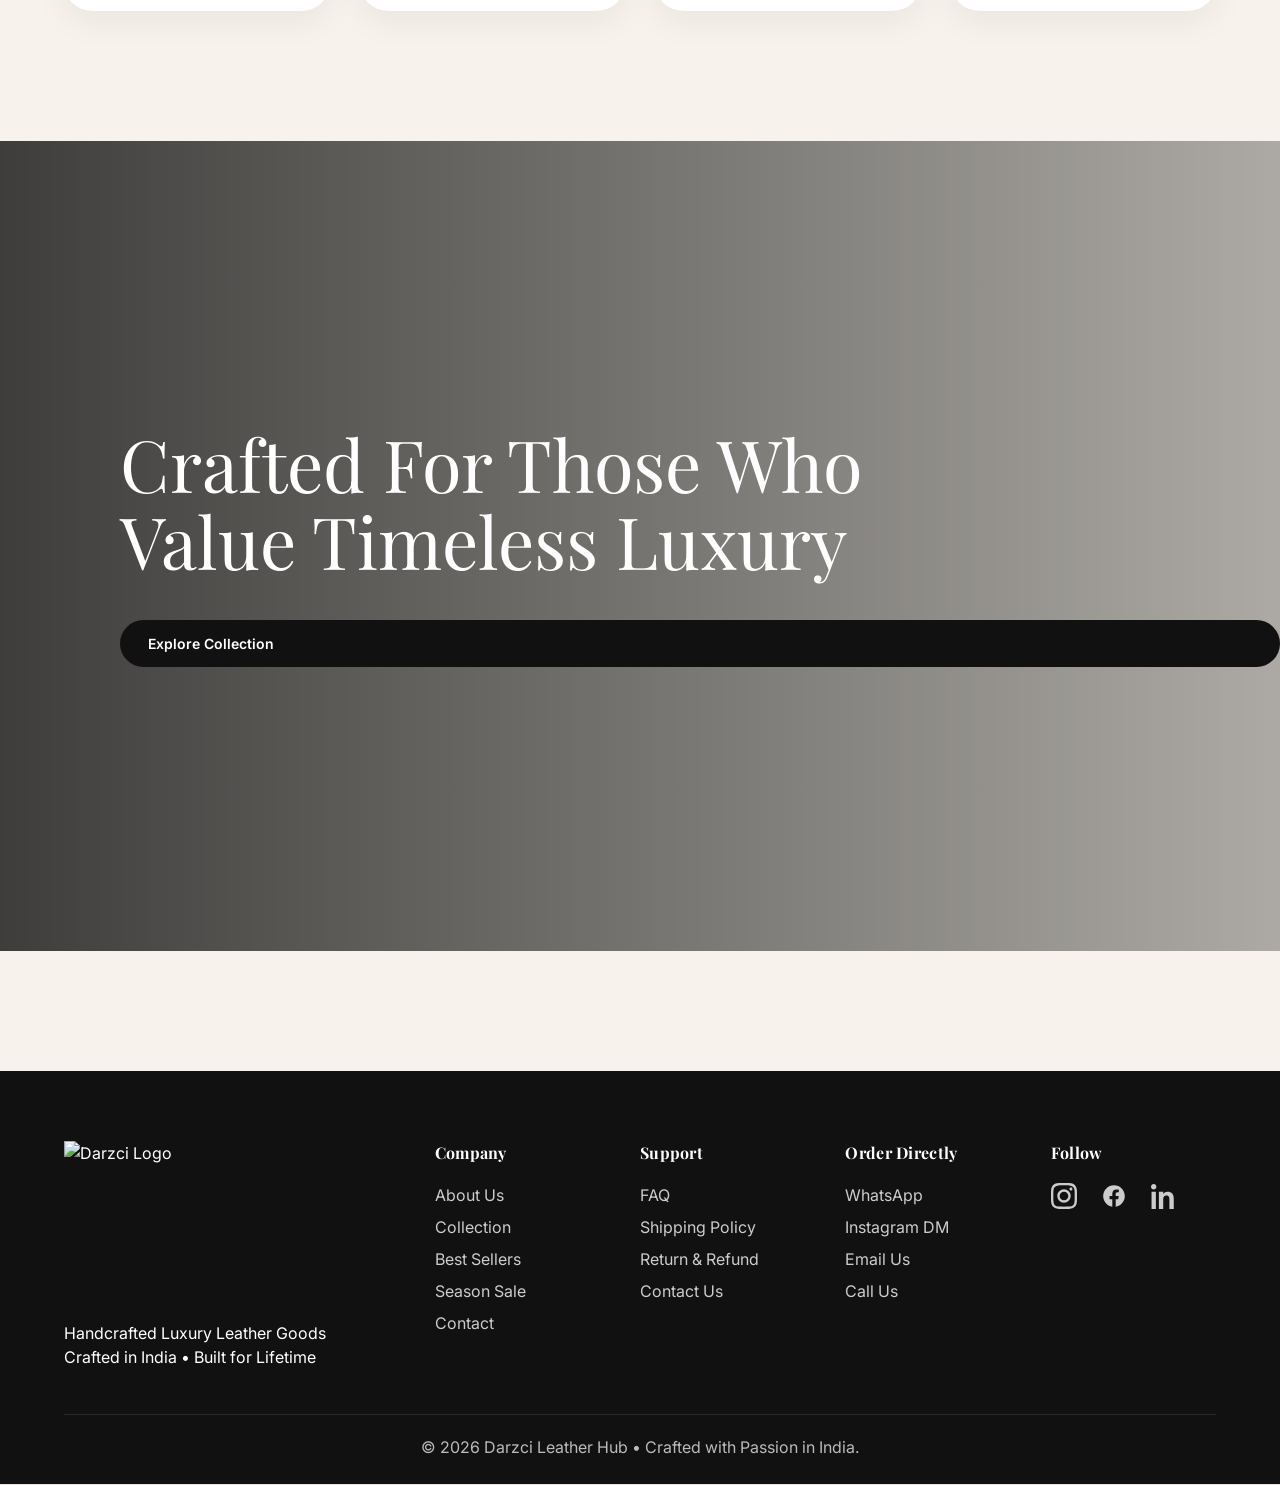
==== commit 8ad314b0: "Add files via upload" ====
--- a/About.html
+++ b/About.html
@@ -18,7 +18,7 @@
     <div class="container header-inner">
       <a href="index.html" class="brand">
         <!-- darzci logo -->
-        <img src="image/722ccae6-d5a7-4a25-bb89-04a39c1e873f.png" alt="Darzci logo" class="brand-logo">
+        <img src="image/DARZCI_transparent.png" alt="Darzci logo" class="brand-logo">
         <div class="brand-text">
           <div class="brand-title"></div>
           <div class="brand-sub"></div>
@@ -128,10 +128,10 @@
     </h2>
 
     <p>
-      Founded with a passion for timeless design,
-      Darzci was built to redefine handcrafted
-      luxury through premium leather craftsmanship
-      and elegant detailing.
+      Long before a single stitch meets the hide, there is a rhythm that fills an authentic workshop: the earthy scent of pure grain and hands that have shaped leather for generations.
+DARZCI was born from the timeless heritage of Aleem Leathers, from the heart of the world's leather capital, Kanpur, India—a legacy built on patience, honor, and unyielding craft. For decades, our elders proved that genuine luxury cannot be rushed. It is an heirloom meant to outlive the hands that shaped it.
+As the modern world embraced fast, disposable fashion, we chose another path. Inspired by the bespoke devotion of the traditional artisan, DARZCI arose to carry that ancestral standard forward into refined, modern elegance.
+Every cut carries the soul of Aleem Leathers and our vision for enduring grace. You carry not just a bag, but a story of devotion, strength, and timeless character.
     </p>
 
     <p>
@@ -421,7 +421,7 @@
     <div class="container">
       <div class="footer-grid">
         <div class="footer-brand">
-          <img src="image/582f849d-b692-4988-b834-8d932f939503.png" alt="Darzci Logo" class="footer-logo-circle">
+          <img src="image/DARZCI_white_transparent.png" alt="Darzci Logo" class="footer-logo-circle">
           <p>Handcrafted Luxury Leather Goods</p>
           <p class="footer-luxury-line"> Crafted in India • Built for Lifetime</p>
         </div>
--- a/css/about.css
+++ b/css/about.css
@@ -1644,4 +1644,241 @@
 }
 
 }
-}+}
+
+/* ==========================================================
+   DARZCI HAMBURGER + MENU DRAWER (mobile)
+   (keep this block at the very end of the file)
+========================================================== */
+
+/* drawer close button exists only on mobile */
+.drawer-close{
+    display:none;
+}
+
+body.menu-open{
+    overflow:hidden;
+}
+
+@media (max-width:768px){
+
+    /* ---------- HAMBURGER BUTTON ---------- */
+
+    .mobile-toggle{
+        display:block;
+        position:relative;
+        left:0;
+        width:44px;
+        height:44px;
+        padding:0;
+        margin:0;
+        font-size:0;            /* hides the old ☰ / ✕ text */
+        line-height:0;
+        color:transparent;
+        border:1px solid rgba(199,165,106,.55);
+        border-radius:50%;
+        cursor:pointer;
+        /* middle (gold) line + soft white base */
+        background:
+            linear-gradient(#c7a56a,#c7a56a) no-repeat center / 14px 2px,
+            #fff;
+        box-shadow:0 4px 14px rgba(0,0,0,.07);
+        transition:
+            background-size .3s ease,
+            border-color .3s ease,
+            box-shadow .3s ease,
+            transform .3s ease;
+        -webkit-tap-highlight-color:transparent;
+    }
+
+    /* top + bottom lines */
+    .mobile-toggle::before,
+    .mobile-toggle::after{
+        content:"";
+        position:absolute;
+        left:50%;
+        width:20px;
+        height:2px;
+        border-radius:2px;
+        background:#111;
+        transform:translateX(-50%);
+        transition:
+            top .3s ease,
+            transform .3s ease,
+            background .3s ease;
+    }
+
+    .mobile-toggle::before{
+        top:13px;
+    }
+
+    .mobile-toggle::after{
+        top:29px;
+    }
+
+    .mobile-toggle:hover{
+        transform:none;
+        border-color:#c7a56a;
+        background:
+            linear-gradient(#c7a56a,#c7a56a) no-repeat center / 20px 2px,
+            #fff;
+    }
+
+    /* open state -> X */
+    .mobile-toggle.active{
+        border-color:#c7a56a;
+        background:
+            linear-gradient(#c7a56a,#c7a56a) no-repeat center / 0 2px,
+            #fff;
+    }
+
+    .mobile-toggle.active::before{
+        top:21px;
+        transform:translateX(-50%) rotate(45deg);
+    }
+
+    .mobile-toggle.active::after{
+        top:21px;
+        transform:translateX(-50%) rotate(-45deg);
+    }
+
+
+    /* ---------- DRAWER ---------- */
+
+    /* fully hidden when closed (no peeking on swipe) */
+    .main-nav{
+        right:0;
+        width:320px;
+        max-width:86vw;
+        height:100vh;
+        height:100dvh;
+        background:#faf6ee;
+        overflow-y:auto;
+        transform:translateX(105%);
+        visibility:hidden;
+        pointer-events:none;
+        box-shadow:none;
+        transition:
+            transform .4s cubic-bezier(.4,0,.2,1),
+            visibility 0s linear .4s,
+            box-shadow .4s;
+    }
+
+    .main-nav.active{
+        transform:translateX(0);
+        visibility:visible;
+        pointer-events:auto;
+        box-shadow:-18px 0 50px rgba(0,0,0,.20);
+        transition:
+            transform .4s cubic-bezier(.4,0,.2,1),
+            visibility 0s,
+            box-shadow .4s;
+    }
+
+    /* brand header */
+    .main-nav::before{
+        content:"DARZCI";
+        height:96px;
+        padding:0 28px;
+        font-family:"Playfair Display",serif;
+        font-size:24px;
+        font-weight:600;
+        letter-spacing:7px;
+        color:#e9d29b;
+        background:linear-gradient(135deg,#1b1b1b,#000);
+        border-bottom:3px solid #c7a56a;
+    }
+
+    /* close button */
+    .main-nav .drawer-close{
+        display:block;
+        position:absolute;
+        top:28px;
+        right:20px;
+        left:auto;
+        width:40px;
+        height:40px;
+        padding:0;
+        border:1px solid rgba(233,210,155,.5);
+        border-radius:50%;
+        background:transparent;
+        cursor:pointer;
+        z-index:3;
+        transform:none;
+    }
+
+    .main-nav .drawer-close:hover{
+        background:rgba(233,210,155,.15);
+        transform:none;
+    }
+
+    .drawer-close span{
+        position:absolute;
+        top:50%;
+        left:50%;
+        width:16px;
+        height:2px;
+        border-radius:2px;
+        background:#e9d29b;
+    }
+
+    .drawer-close span:first-child{
+        transform:translate(-50%,-50%) rotate(45deg);
+    }
+
+    .drawer-close span:last-child{
+        transform:translate(-50%,-50%) rotate(-45deg);
+    }
+
+    /* links */
+    .main-nav .nav-link{
+        display:flex;
+        align-items:center;
+        justify-content:space-between;
+        padding:20px 26px;
+        font-family:"Playfair Display",serif;
+        font-size:19px;
+        font-weight:600;
+        color:#111;
+        border-bottom:1px solid rgba(0,0,0,.07);
+        transition:background .3s, color .3s, padding .3s;
+    }
+
+    .main-nav .nav-link::after{
+        content:"→";
+        position:static;
+        width:auto;
+        height:auto;
+        background:none;
+        color:#c7a56a;
+        font-family:"Inter",sans-serif;
+        font-size:18px;
+        transition:transform .3s;
+    }
+
+    .main-nav .nav-link:hover,
+    .main-nav .nav-link:active{
+        background:rgba(199,165,106,.13);
+        color:#9f7b3f;
+        padding-left:32px;
+    }
+
+    .main-nav .nav-link:hover::after,
+    .main-nav .nav-link:active::after{
+        width:auto;
+        transform:translateX(4px);
+    }
+
+    /* footer */
+    .main-nav::after{
+        content:"PREMIUM LEATHER CRAFT\A © 2026 Darzci";
+        white-space:pre-line;
+        line-height:1.9;
+        padding:22px 18px;
+        font-size:12px;
+        letter-spacing:2px;
+        color:#9f7b3f;
+        background:transparent;
+        border-top:1px solid rgba(0,0,0,.08);
+    }
+}
